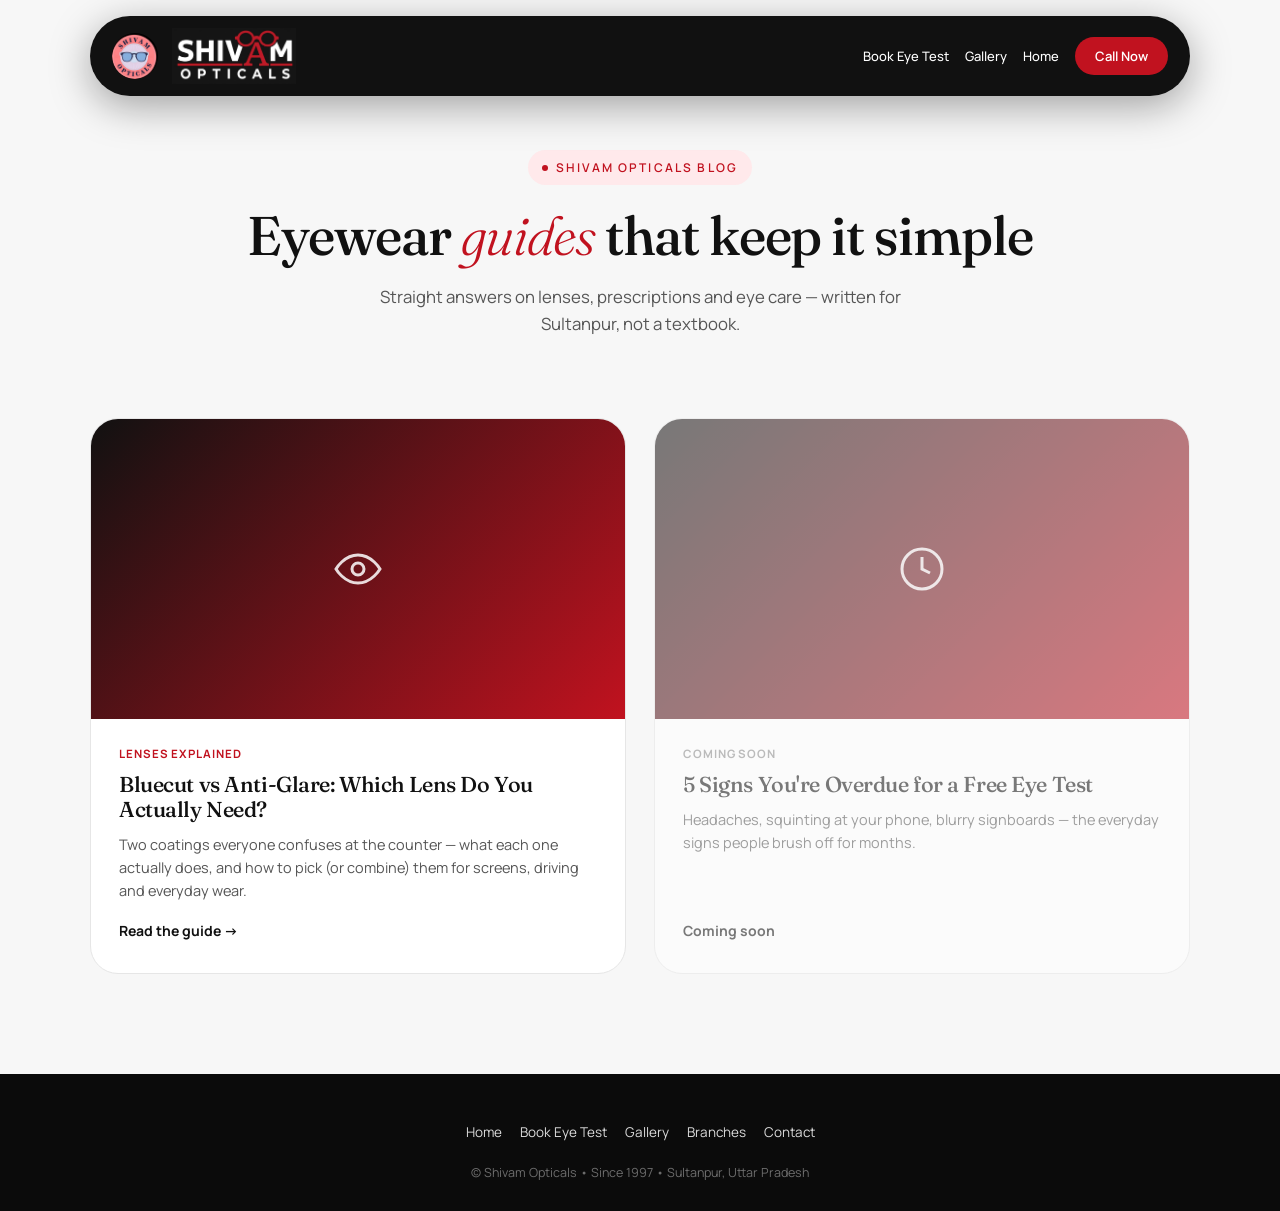
==== blog/index.html @ a265ebca "added blog" ====
<!DOCTYPE html>
<html lang="en">
<head>
<meta charset="UTF-8" />
<meta name="viewport" content="width=device-width, initial-scale=1.0, viewport-fit=cover" />
<meta name="theme-color" content="#0A2540" />
<link rel="icon" type="image/png" href="../logo.png">

<title>Eyewear Guides & Tips | Shivam Opticals Blog</title>
<meta name="description" content="Simple, honest guides on lenses, eye care and eyewear from Shivam Opticals, Sultanpur — bluecut vs anti-glare, free eye test signs, and more." />
<meta name="robots" content="index, follow" />
<link rel="canonical" href="https://shivamopticals.co.in/blog/index.html" />

<meta property="og:type" content="website" />
<meta property="og:url" content="https://shivamopticals.co.in/blog/index.html" />
<meta property="og:title" content="Eyewear Guides & Tips | Shivam Opticals Blog" />
<meta property="og:description" content="Simple, honest guides on lenses, eye care and eyewear from Shivam Opticals, Sultanpur." />
<meta property="og:image" content="https://shivamopticals.co.in/images/hero.jpg" />
<meta property="og:locale" content="en_IN" />

<link rel="preconnect" href="https://fonts.googleapis.com">
<link rel="preconnect" href="https://fonts.gstatic.com" crossorigin>
<link href="https://fonts.googleapis.com/css2?family=Fraunces:ital,opsz,wght@0,9..144,300..700;1,9..144,300..600&family=Manrope:wght@300;400;500;600;700;800&display=swap" rel="stylesheet">

<style>
  *, *::before, *::after { box-sizing: border-box; margin: 0; padding: 0; }
  html { scroll-behavior: smooth; -webkit-text-size-adjust: 100%; }
  :root {
    --bg: #F7F7F7;
    --surface: #FFFFFF;
    --ink: #111111;
    --ink-soft: #555555;
    --ink-muted: #8B8B8B;
    --line: #E6E6E6;
    --primary: #111111;
    --accent: #C1121F;
    --accent-light: #FFE9EB;
    --radius-sm: 12px;
    --radius: 20px;
    --radius-lg: 28px;
    --radius-xl: 36px;
    --shadow-sm: 0 2px 8px rgba(0,0,0,.05);
    --shadow: 0 6px 20px rgba(0,0,0,.08);
    --shadow-lg: 0 24px 60px rgba(0,0,0,.12);
    --container: 1100px;
  }
  body {
    font-family: 'Manrope', system-ui, sans-serif;
    color: var(--ink);
    background: var(--bg);
    line-height: 1.6;
    -webkit-font-smoothing: antialiased;
  }
  img { max-width: 100%; height: auto; display: block; }
  a { color: inherit; text-decoration: none; }
  button { font-family: inherit; cursor: pointer; border: none; background: none; }
  .container { max-width: var(--container); margin: 0 auto; padding: 0 24px; }
  h1, h2, h3 { font-family: 'Fraunces', Georgia, serif; font-weight: 500; letter-spacing: -0.02em; color: var(--primary); line-height: 1.15; }
  .italic-accent { font-style: italic; font-weight: 300; color: var(--accent); }
  .eyebrow {
    display: inline-flex; align-items: center; gap: 8px;
    font-size: 12px; font-weight: 600; letter-spacing: 0.18em;
    text-transform: uppercase; color: var(--accent);
    padding: 8px 14px; border-radius: 100px; background: var(--accent-light);
    margin-bottom: 20px;
  }
  .eyebrow::before { content: ''; width: 6px; height: 6px; background: var(--accent); border-radius: 50%; }

  /* NAV */
  .nav-wrap { position: fixed; top: 0; left: 0; right: 0; z-index: 100; padding: 16px 24px; }
  .nav {
    max-width: var(--container); margin: 0 auto; background: #111111;
    border-radius: 100px; padding: 12px 22px;
    display: flex; align-items: center; justify-content: space-between;
    box-shadow: 0 10px 40px rgba(0,0,0,.35);
  }
  .brand { display: flex; align-items: center; gap: 14px; flex-shrink: 0; }
  .brand-logo { width: 46px; height: 46px; border-radius: 50%; object-fit: cover; display: block; flex-shrink: 0; }
  .brand-name { height: 56px; width: auto; display: block; object-fit: contain; }
  .nav-links { display: flex; align-items: center; gap: 16px; list-style: none; }
  .nav-links a { font-size: 13px; font-weight: 500; color: #fff; }
  .nav-cta { background: var(--accent); color: #fff !important; padding: 10px 20px; border-radius: 100px; font-size: 13px !important; font-weight: 600 !important; }
  @media (max-width: 860px) {
    .nav-links a:not(.nav-cta) { display: none; }
  }

  /* HERO */
  .blog-hero { padding: 150px 0 60px; text-align: center; }
  .blog-hero h1 { font-size: clamp(2.2rem, 5vw, 3.4rem); margin-bottom: 16px; }
  .blog-hero p { color: var(--ink-soft); font-size: 1.05rem; max-width: 560px; margin: 0 auto; }

  /* POST GRID */
  .post-grid { padding: 20px 0 100px; display: grid; grid-template-columns: repeat(2, 1fr); gap: 28px; }
  .post-card {
    background: var(--surface); border: 1px solid var(--line); border-radius: var(--radius-lg);
    overflow: hidden; transition: transform 0.3s ease, box-shadow 0.3s ease; display: flex; flex-direction: column;
  }
  .post-card:hover { transform: translateY(-4px); box-shadow: var(--shadow-lg); }
  .post-card-img {
    aspect-ratio: 16/9; background: linear-gradient(135deg, #111111 0%, var(--accent) 100%);
    display: flex; align-items: center; justify-content: center; color: #fff;
  }
  .post-card-img svg { width: 48px; height: 48px; opacity: 0.85; }
  .post-card-body { padding: 26px 28px 30px; flex: 1; display: flex; flex-direction: column; }
  .post-tag { font-size: 11.5px; font-weight: 700; letter-spacing: 0.08em; text-transform: uppercase; color: var(--accent); margin-bottom: 10px; }
  .post-card h3 { font-size: 1.35rem; margin-bottom: 10px; }
  .post-card p { color: var(--ink-soft); font-size: 14.5px; flex: 1; margin-bottom: 18px; }
  .post-read { font-size: 14px; font-weight: 700; color: var(--primary); display: inline-flex; align-items: center; gap: 6px; }
  .post-card:hover .post-read { color: var(--accent); }
  .post-card.is-soon { opacity: 0.55; pointer-events: none; }
  .post-card.is-soon .post-tag { color: var(--ink-muted); }

  @media (max-width: 720px) {
    .post-grid { grid-template-columns: 1fr; }
  }

  /* FOOTER */
  footer { background: #0B0B0B; color: rgba(255,255,255,0.7); padding: 48px 0 28px; text-align: center; }
  footer a { color: rgba(255,255,255,0.85); }
  footer .foot-links { display: flex; flex-wrap: wrap; justify-content: center; gap: 18px; margin-bottom: 20px; font-size: 13.5px; }
  footer .foot-bottom { font-size: 12.5px; color: rgba(255,255,255,0.4); }
</style>
</head>
<body>

<div class="nav-wrap">
  <nav class="nav" aria-label="Main navigation">
    <a href="../index.html" class="brand" aria-label="Shivam Opticals home">
      <img src="../images/Shop-logo.jpeg" alt="Shivam Opticals Logo" class="brand-logo">
      <img src="../images/signboard-2d.jpeg" alt="Shivam Opticals" class="brand-name">
    </a>
    <ul class="nav-links">
      <li><a href="../index.html#book-test">Book Eye Test</a></li>
      <li><a href="../index.html#gallery">Gallery</a></li>
      <li><a href="../index.html">Home</a></li>
      <li><a href="tel:+919415382565" class="nav-cta">Call Now</a></li>
    </ul>
  </nav>
</div>

<main>
<section class="blog-hero">
  <div class="container">
    <span class="eyebrow">Shivam Opticals Blog</span>
    <h1>Eyewear <span class="italic-accent">guides</span> that keep it simple</h1>
    <p>Straight answers on lenses, prescriptions and eye care — written for Sultanpur, not a textbook.</p>
  </div>
</section>

<section class="post-grid container">
  <a href="bluecut-vs-antiglare.html" class="post-card">
    <div class="post-card-img">
      <svg viewBox="0 0 24 24" fill="none" stroke="currentColor" stroke-width="1.5"><path d="M1 12s4-7 11-7 11 7 11 7-4 7-11 7-11-7-11-7z"/><circle cx="12" cy="12" r="3"/></svg>
    </div>
    <div class="post-card-body">
      <span class="post-tag">Lenses Explained</span>
      <h3>Bluecut vs Anti-Glare: Which Lens Do You Actually Need?</h3>
      <p>Two coatings everyone confuses at the counter — what each one actually does, and how to pick (or combine) them for screens, driving and everyday wear.</p>
      <span class="post-read">Read the guide →</span>
    </div>
  </a>

  <div class="post-card is-soon">
    <div class="post-card-img">
      <svg viewBox="0 0 24 24" fill="none" stroke="currentColor" stroke-width="1.5"><path d="M12 2a10 10 0 1 0 0 20 10 10 0 0 0 0-20z"/><path d="M12 6v6l4 2"/></svg>
    </div>
    <div class="post-card-body">
      <span class="post-tag">Coming Soon</span>
      <h3>5 Signs You're Overdue for a Free Eye Test</h3>
      <p>Headaches, squinting at your phone, blurry signboards — the everyday signs people brush off for months.</p>
      <span class="post-read">Coming soon</span>
    </div>
  </div>
</section>
</main>

<footer>
  <div class="container">
    <div class="foot-links">
      <a href="../index.html">Home</a>
      <a href="../index.html#book-test">Book Eye Test</a>
      <a href="../index.html#gallery">Gallery</a>
      <a href="../index.html#branches">Branches</a>
      <a href="../index.html#contact">Contact</a>
    </div>
    <div class="foot-bottom">© Shivam Opticals • Since 1997 • Sultanpur, Uttar Pradesh</div>
  </div>
</footer>

</body>
</html>
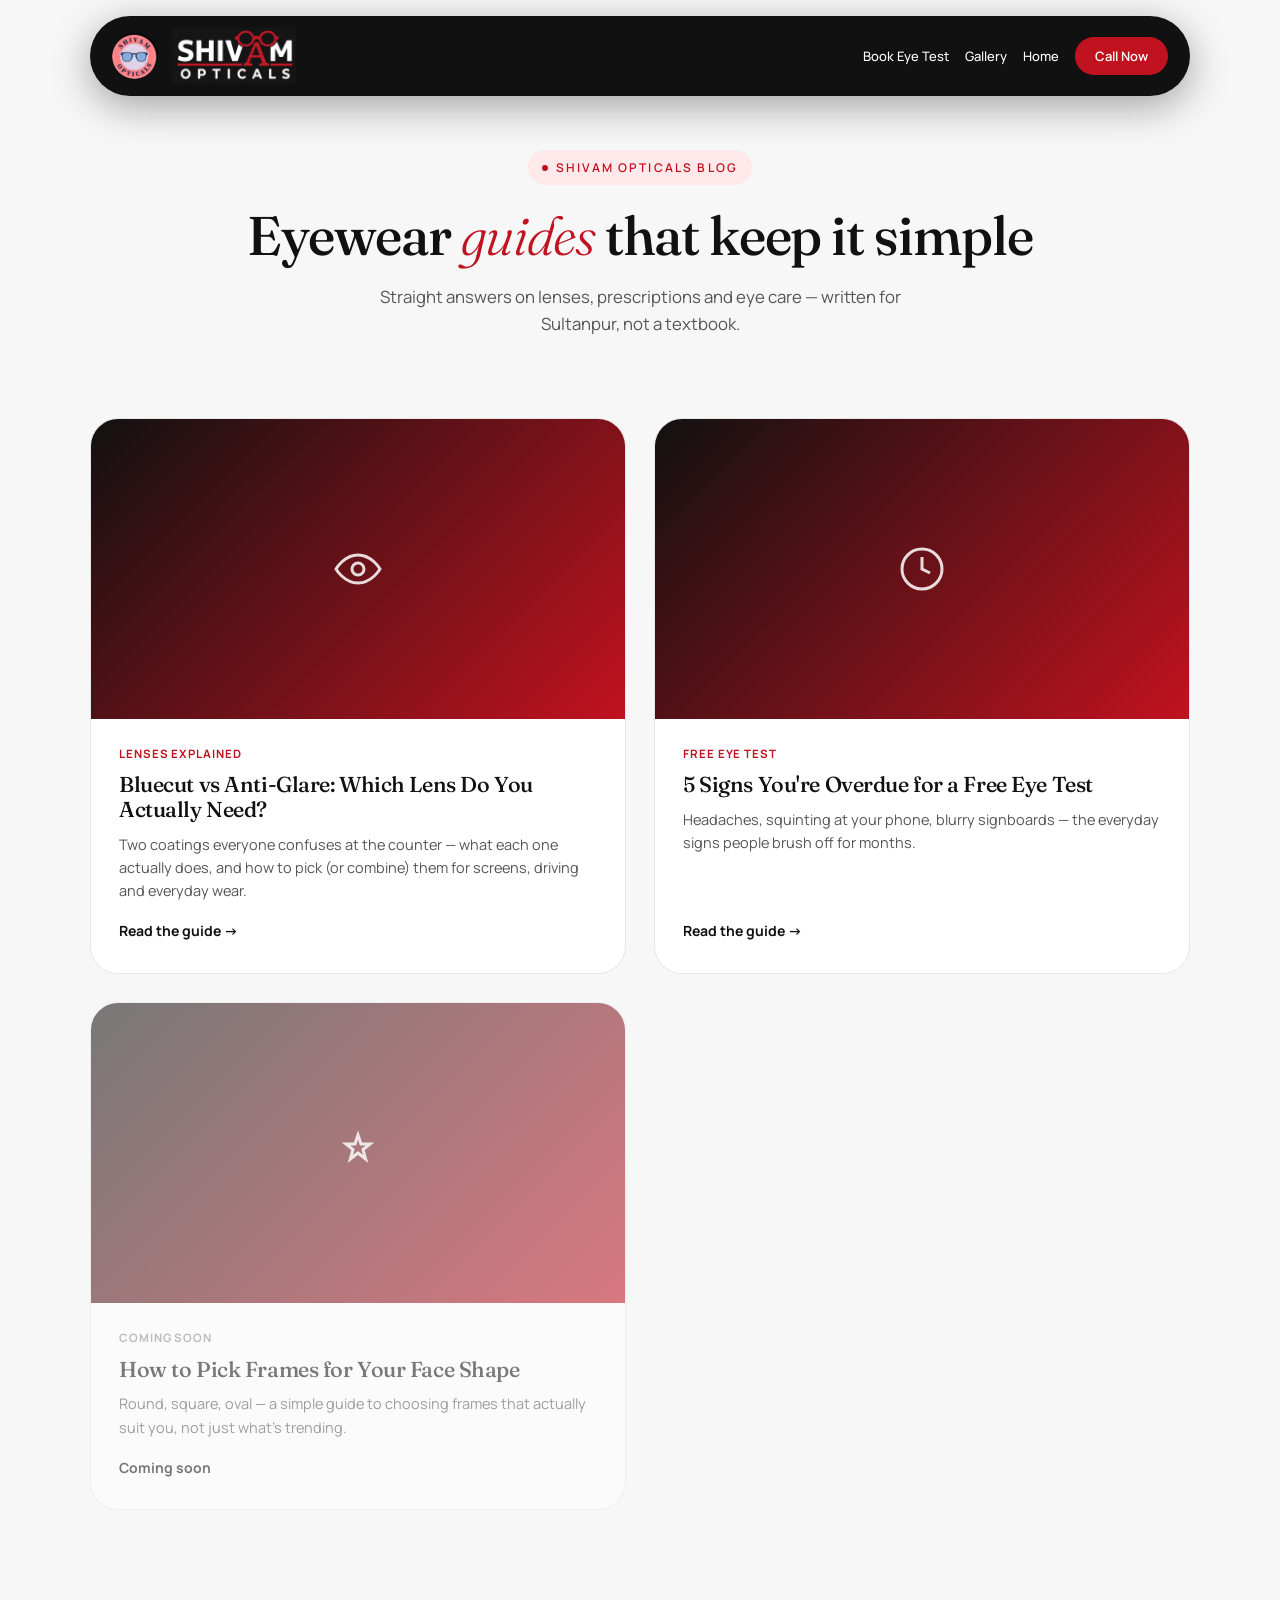
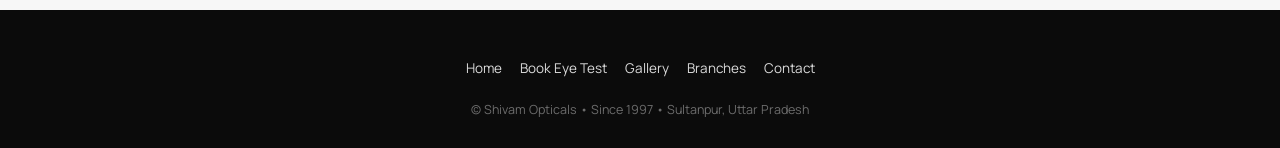
==== commit ae1cea76: "new blog" ====
--- a/blog/index.html
+++ b/blog/index.html
@@ -160,14 +160,26 @@
     </div>
   </a>
 
+  <a href="eye-test-warning-signs.html" class="post-card">
+    <div class="post-card-img">
+      <svg viewBox="0 0 24 24" fill="none" stroke="currentColor" stroke-width="1.5"><path d="M12 2a10 10 0 1 0 0 20 10 10 0 0 0 0-20z"/><path d="M12 6v6l4 2"/></svg>
+    </div>
+    <div class="post-card-body">
+      <span class="post-tag">Free Eye Test</span>
+      <h3>5 Signs You're Overdue for a Free Eye Test</h3>
+      <p>Headaches, squinting at your phone, blurry signboards — the everyday signs people brush off for months.</p>
+      <span class="post-read">Read the guide →</span>
+    </div>
+  </a>
+
   <div class="post-card is-soon">
     <div class="post-card-img">
-      <svg viewBox="0 0 24 24" fill="none" stroke="currentColor" stroke-width="1.5"><path d="M12 2a10 10 0 1 0 0 20 10 10 0 0 0 0-20z"/><path d="M12 6v6l4 2"/></svg>
+      <svg viewBox="0 0 24 24" fill="none" stroke="currentColor" stroke-width="1.5"><path d="M12 3l1.5 4.5H18l-3.5 2.8 1.3 4.7-3.8-3-3.8 3 1.3-4.7L6 7.5h4.5z"/></svg>
     </div>
     <div class="post-card-body">
       <span class="post-tag">Coming Soon</span>
-      <h3>5 Signs You're Overdue for a Free Eye Test</h3>
-      <p>Headaches, squinting at your phone, blurry signboards — the everyday signs people brush off for months.</p>
+      <h3>How to Pick Frames for Your Face Shape</h3>
+      <p>Round, square, oval — a simple guide to choosing frames that actually suit you, not just what's trending.</p>
       <span class="post-read">Coming soon</span>
     </div>
   </div>
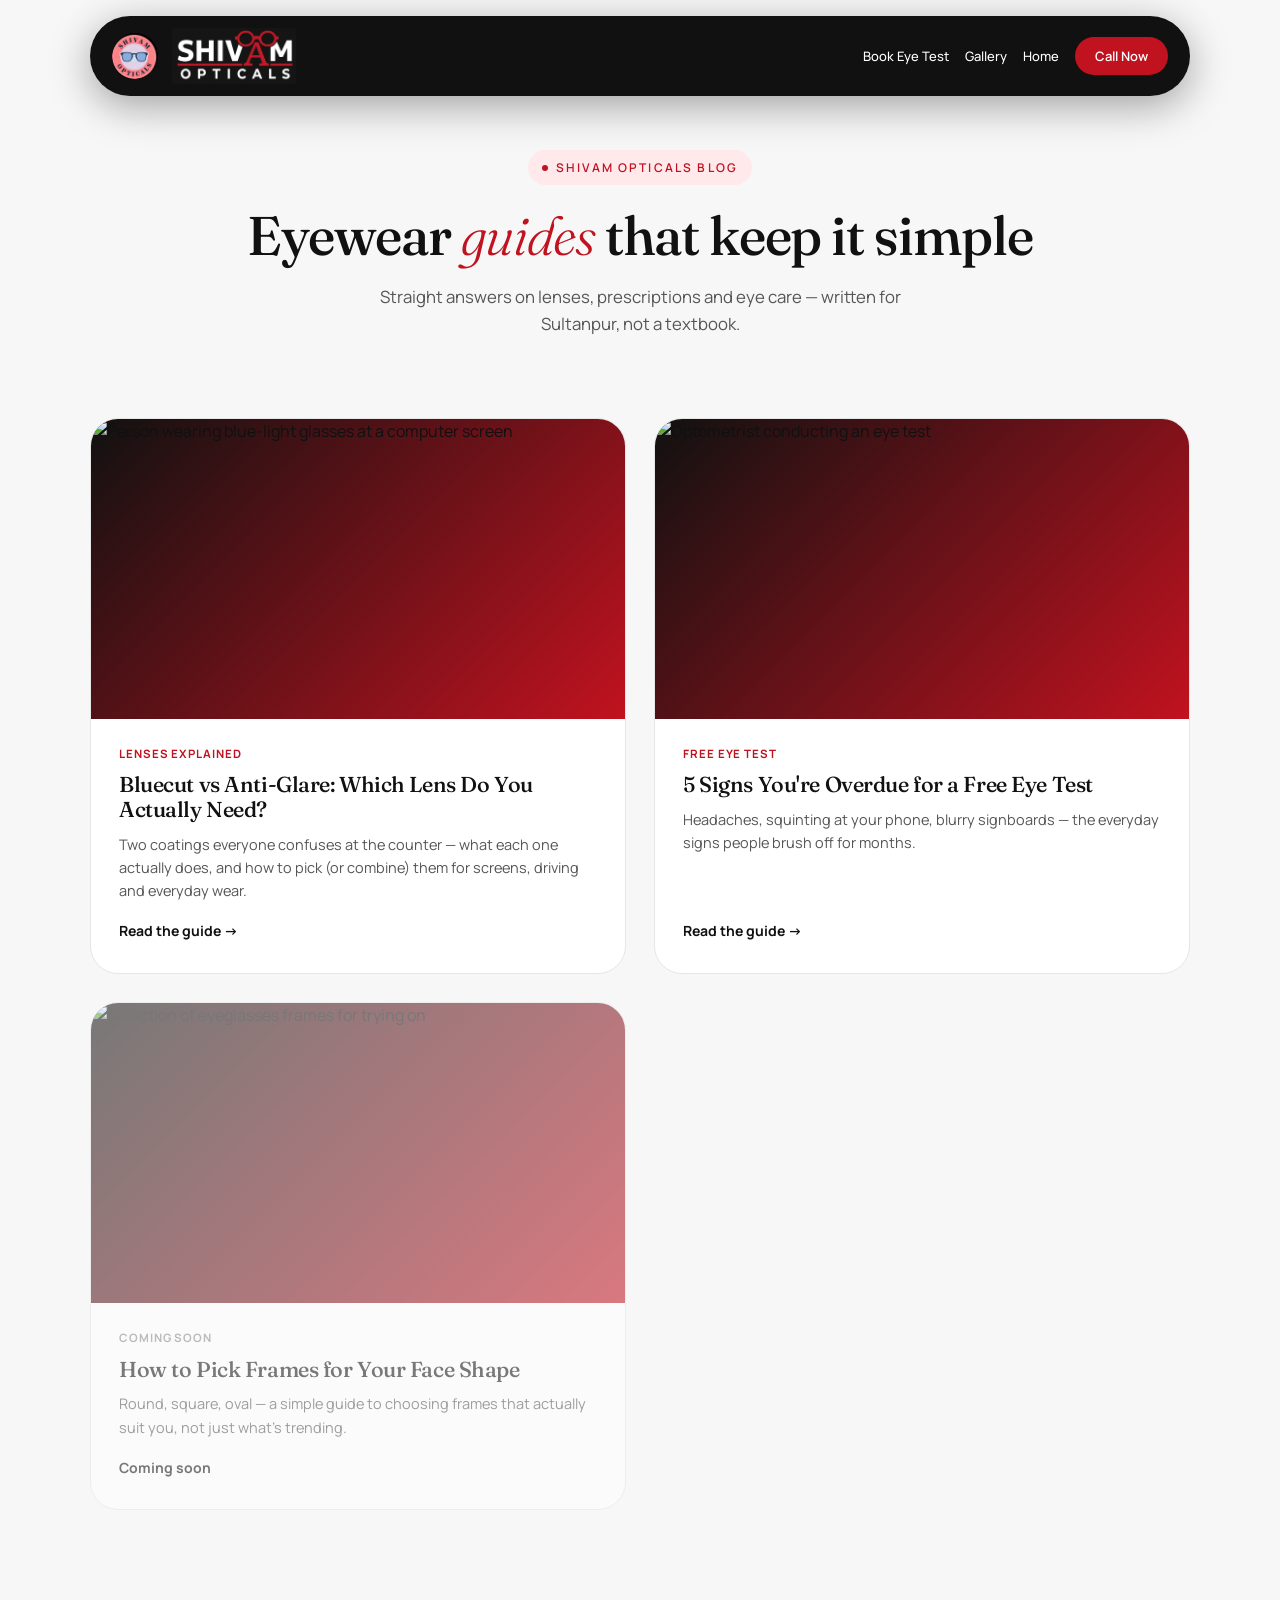
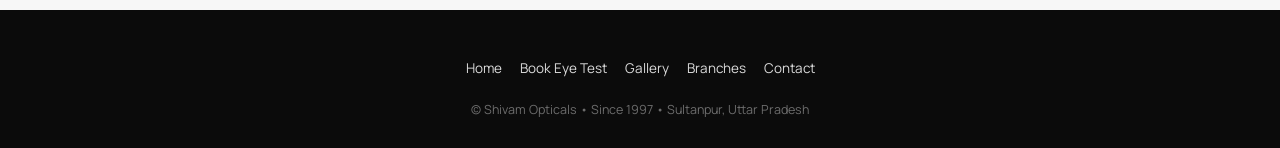
==== commit 3539f524: "blog" ====
--- a/blog/index.html
+++ b/blog/index.html
@@ -98,9 +98,9 @@
   .post-card:hover { transform: translateY(-4px); box-shadow: var(--shadow-lg); }
   .post-card-img {
     aspect-ratio: 16/9; background: linear-gradient(135deg, #111111 0%, var(--accent) 100%);
-    display: flex; align-items: center; justify-content: center; color: #fff;
-  }
-  .post-card-img svg { width: 48px; height: 48px; opacity: 0.85; }
+    overflow: hidden;
+  }
+  .post-card-img img { width: 100%; height: 100%; object-fit: cover; display: block; }
   .post-card-body { padding: 26px 28px 30px; flex: 1; display: flex; flex-direction: column; }
   .post-tag { font-size: 11.5px; font-weight: 700; letter-spacing: 0.08em; text-transform: uppercase; color: var(--accent); margin-bottom: 10px; }
   .post-card h3 { font-size: 1.35rem; margin-bottom: 10px; }
@@ -150,7 +150,7 @@
 <section class="post-grid container">
   <a href="bluecut-vs-antiglare.html" class="post-card">
     <div class="post-card-img">
-      <svg viewBox="0 0 24 24" fill="none" stroke="currentColor" stroke-width="1.5"><path d="M1 12s4-7 11-7 11 7 11 7-4 7-11 7-11-7-11-7z"/><circle cx="12" cy="12" r="3"/></svg>
+      <img src="https://images.pexels.com/photos/27381752/pexels-photo-27381752.jpeg?cs=srgb&w=800&h=450&fit=crop" alt="Person wearing blue-light glasses at a computer screen" loading="lazy" />
     </div>
     <div class="post-card-body">
       <span class="post-tag">Lenses Explained</span>
@@ -162,7 +162,7 @@
 
   <a href="eye-test-warning-signs.html" class="post-card">
     <div class="post-card-img">
-      <svg viewBox="0 0 24 24" fill="none" stroke="currentColor" stroke-width="1.5"><path d="M12 2a10 10 0 1 0 0 20 10 10 0 0 0 0-20z"/><path d="M12 6v6l4 2"/></svg>
+      <img src="https://images.pexels.com/photos/5752266/pexels-photo-5752266.jpeg?cs=srgb&w=800&h=450&fit=crop" alt="Optometrist conducting an eye test" loading="lazy" />
     </div>
     <div class="post-card-body">
       <span class="post-tag">Free Eye Test</span>
@@ -174,7 +174,7 @@
 
   <div class="post-card is-soon">
     <div class="post-card-img">
-      <svg viewBox="0 0 24 24" fill="none" stroke="currentColor" stroke-width="1.5"><path d="M12 3l1.5 4.5H18l-3.5 2.8 1.3 4.7-3.8-3-3.8 3 1.3-4.7L6 7.5h4.5z"/></svg>
+      <img src="https://images.pexels.com/photos/5201989/pexels-photo-5201989.jpeg?cs=srgb&w=800&h=450&fit=crop" alt="Selection of eyeglasses frames for trying on" loading="lazy" />
     </div>
     <div class="post-card-body">
       <span class="post-tag">Coming Soon</span>
